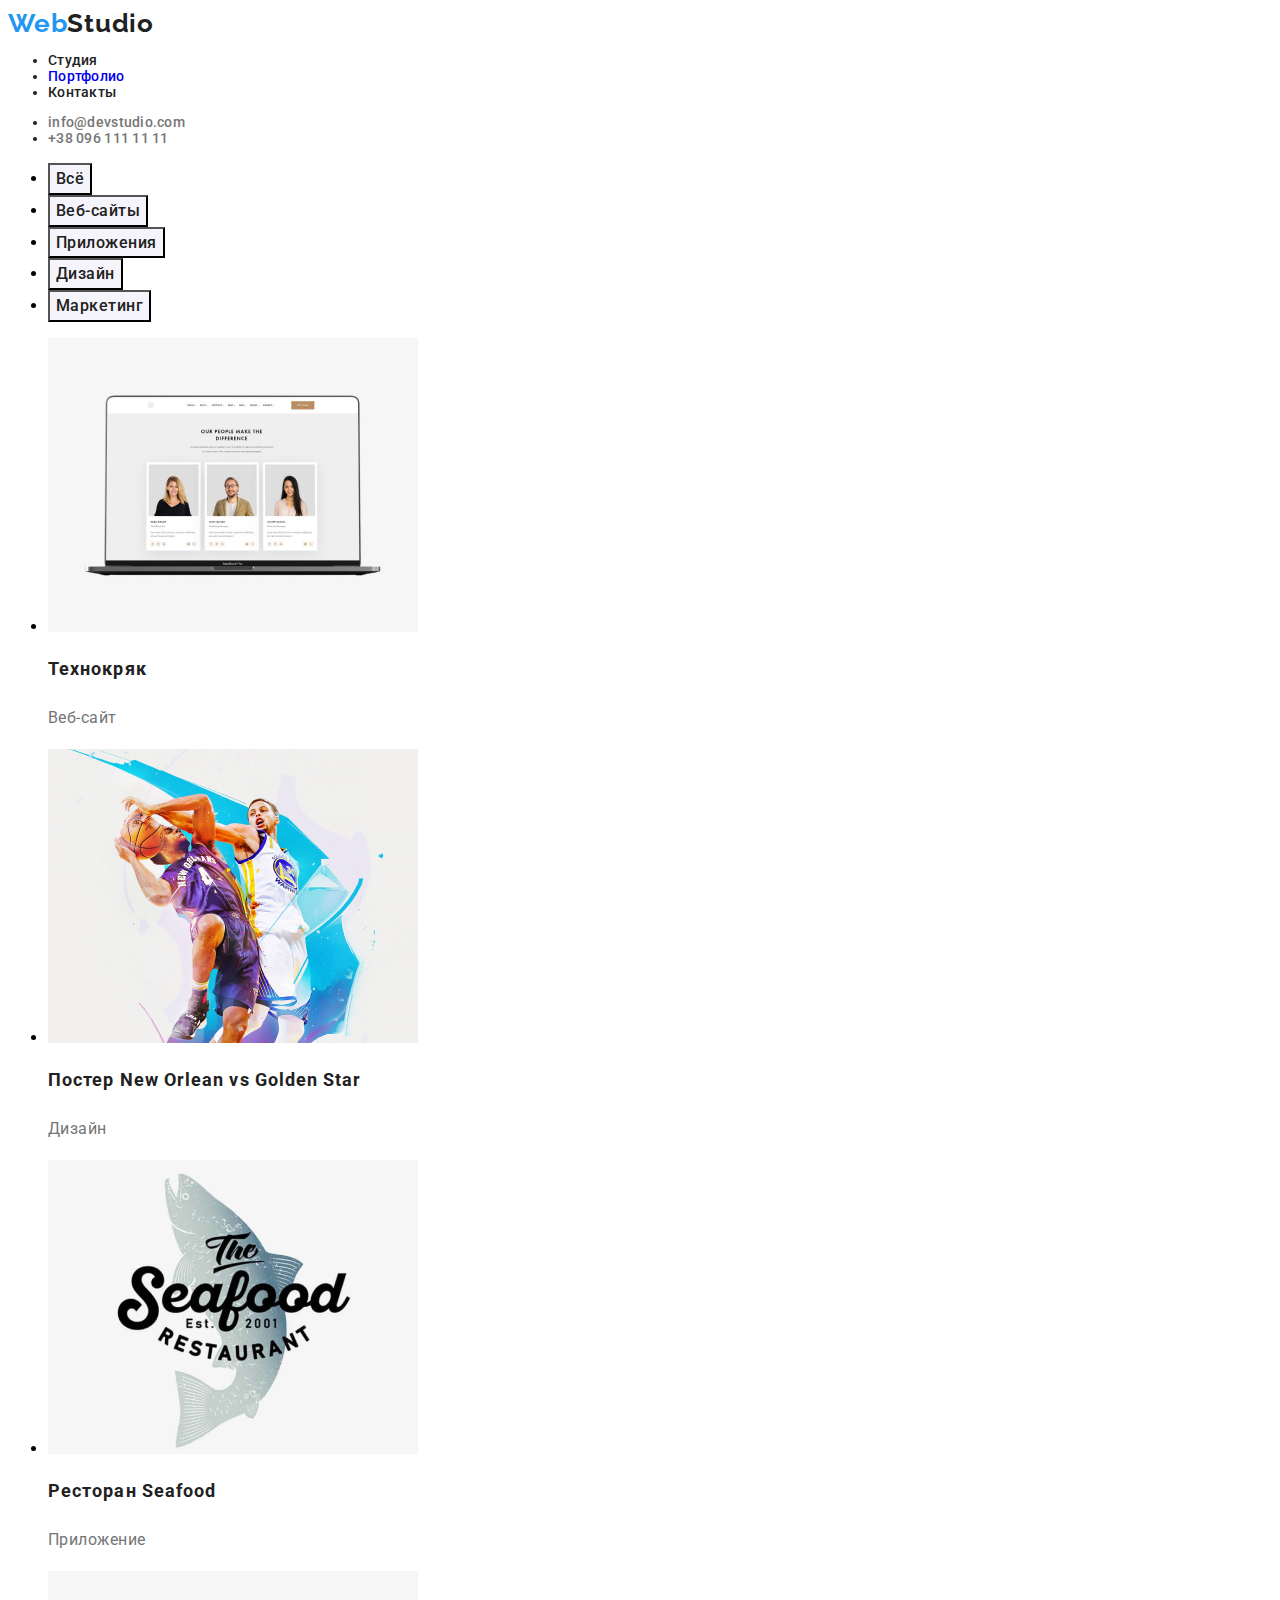
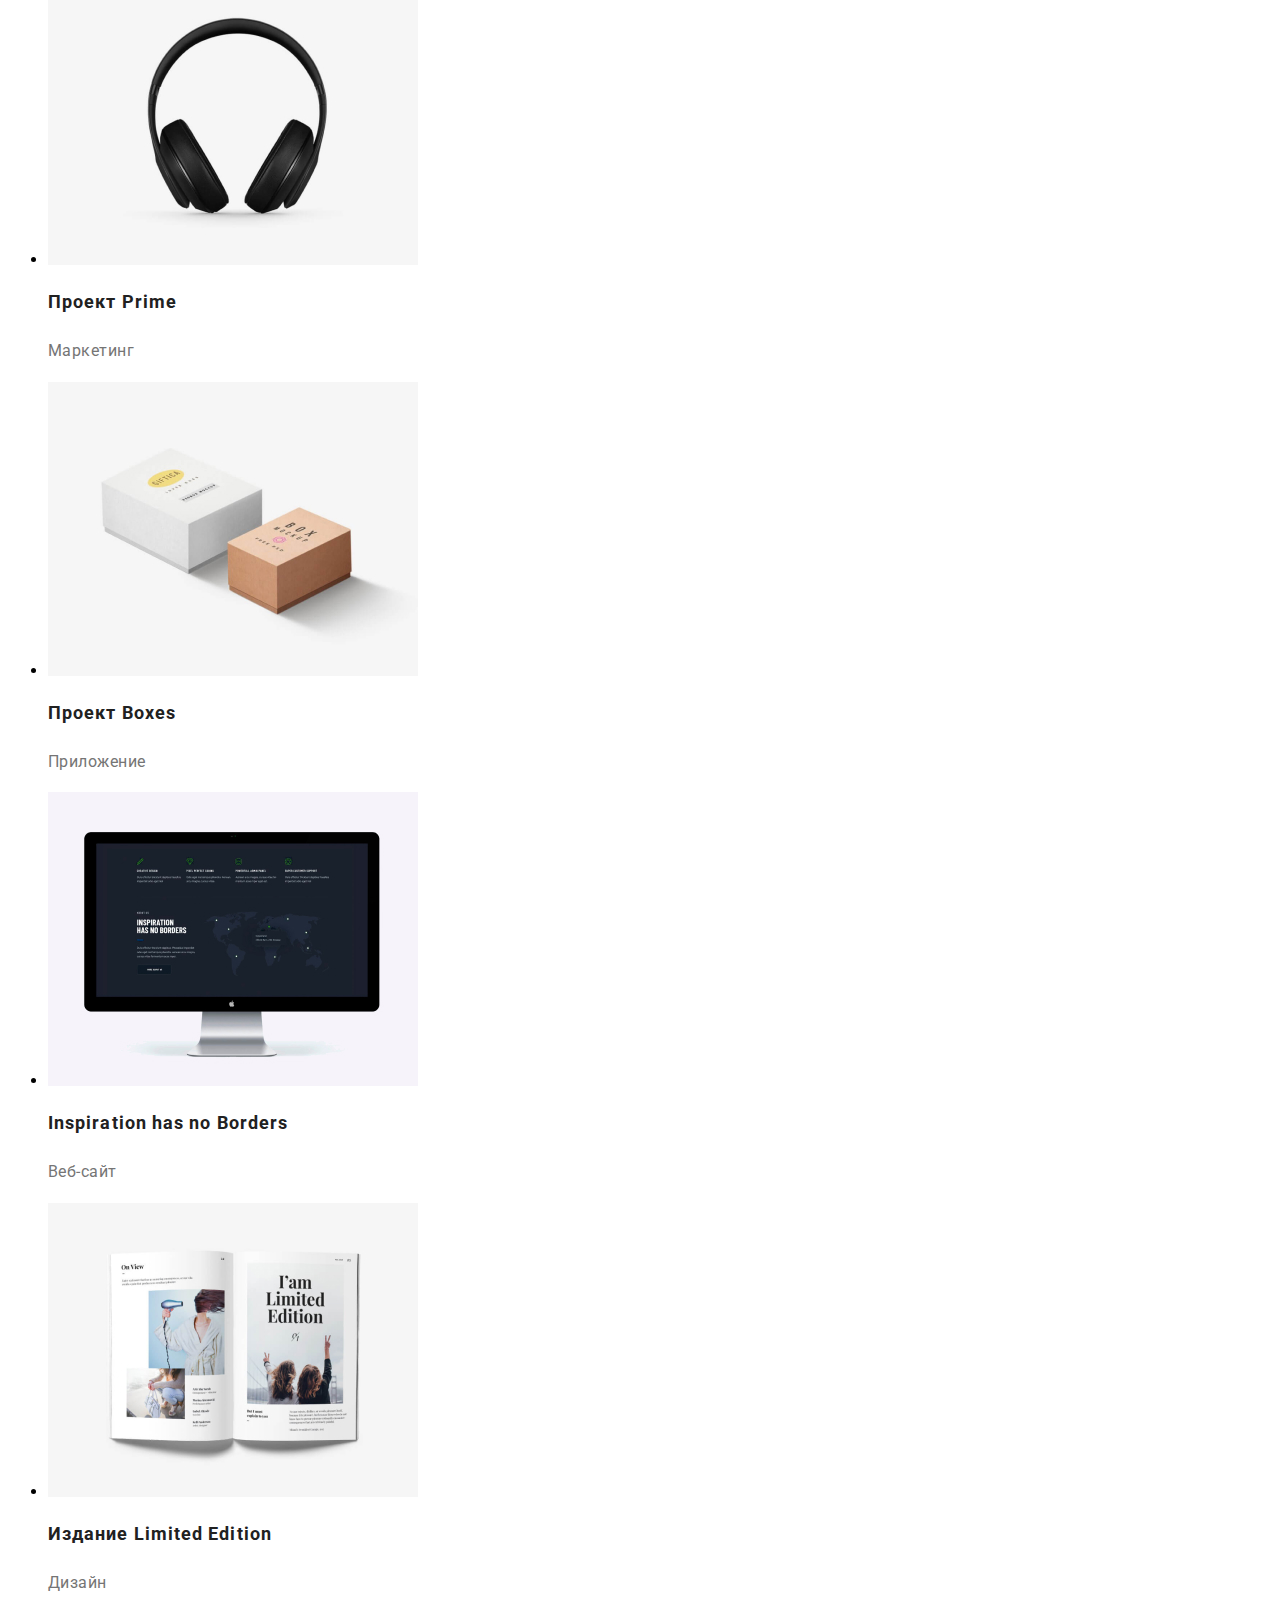
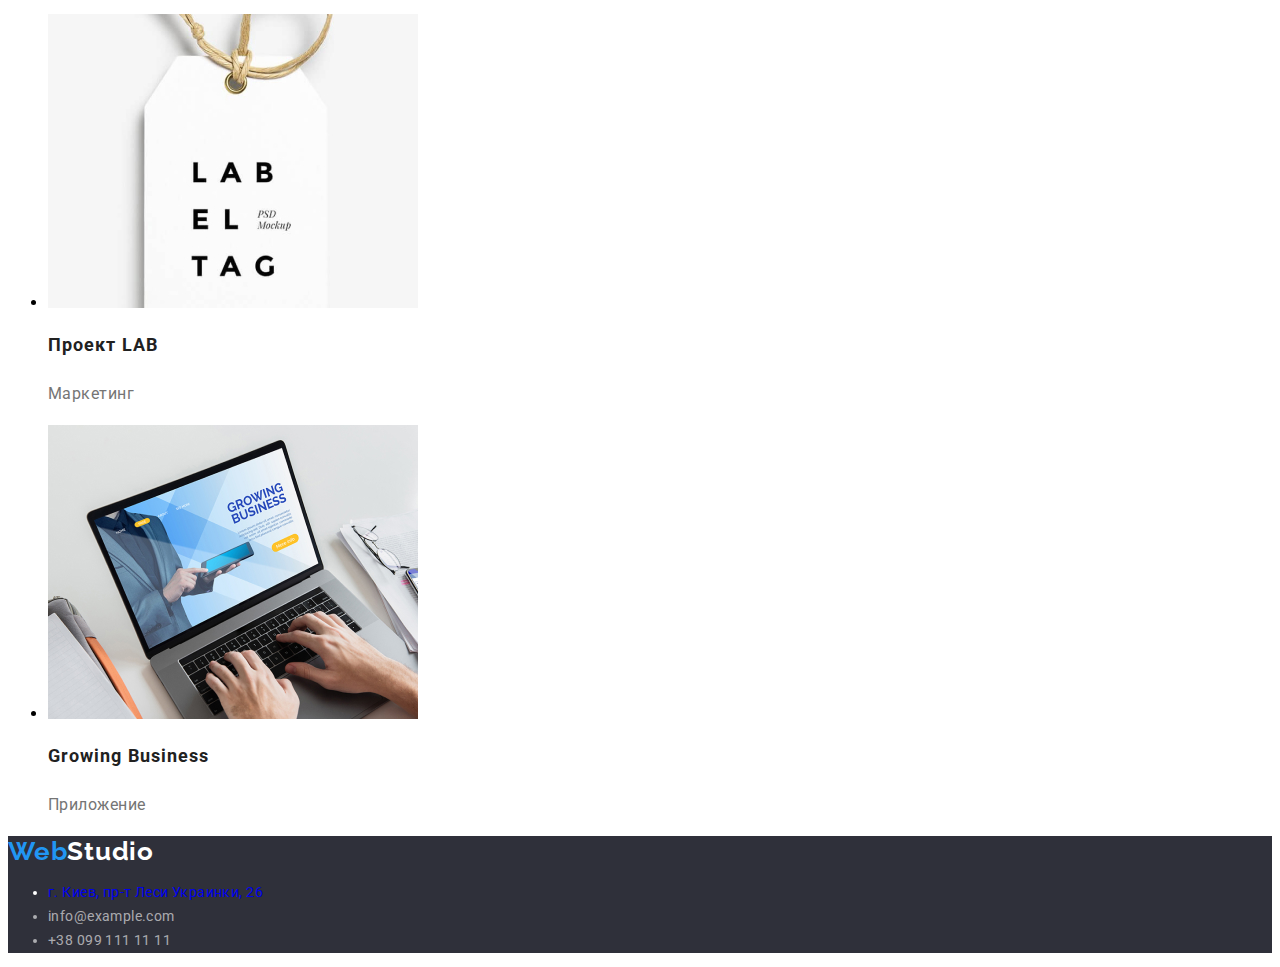
==== portfolio.html @ abb275f3 "Создал репозиторий goit-markup-hw-03" ====
<!DOCTYPE html>
<html lang="ru">

<head>
    <meta charset="UTF-8">
    <meta name="viewport" content="width=device-width, initial-scale=1.0">
    <title>Portfolio</title>
    <link rel="preconnect" href="https://fonts.gstatic.com">
    <link href="https://fonts.googleapis.com/css2?family=Raleway:wght@700&family=Roboto:wght@400;500;700;900&display=swap"
        rel="stylesheet">
    <link rel="stylesheet" href="./css/styles.css">
</head>

<body>

    <header class="header">
        <!--navigation-->
        <nav class="site-nav">
        <a class="logo" href="./index.html" aria-label="логотип сайта">Web<span class="logo-styles-color-header">Studio</span> </a>
            <ul class="nav-list">
                <li class="nav-link"><a href="">Студия</a></li>
                <li class="nav-link"><a href="./portfolio.html">Портфолио</a></li>
                <li class="nav-link"><a href="">Контакты</a></li>
            </ul>
        </nav>
        <!--contacts-->
        <address class="address">
            <ul class="address-list">
                <li><a class="mail" href="mailto:info@devstudio.com">info@devstudio.com</a></li>
                <li><a class="tel" href="tel:+380961111111">+38 096 111 11 11</a></li>
            </ul>
        </address>
    </header>
    <main>
        <h1 class="visually-hidden">Наше портфолио</h1>
        <section>
                    <ul class="portfolio-button-list">
                        <li class="portfolio-button-list-item"><button type="button">Всё</button></li>
                        <li class="portfolio-button-list-item"><button type="button">Веб-сайты</button></li>
                        <li class="portfolio-button-list-item"><button type="button">Приложения</button></li>
                        <li class="portfolio-button-list-item"><button type="button">Дизайн</button></li>
                        <li class="portfolio-button-list-item"><button type="button">Маркетинг</button></li>
                    </ul>
                    <ul class="portfolio-work-list">
                        <li><a href="">
                            <img src="./portfolio-images/1-technocryk.jpg" width="370" height="294" alt="ноутбук">
                            <h2 class="portfolio-work-name">Технокряк</h2>
                            <p class="portfolio-work-services">Веб-сайт</p>
                        </a>
                        </li>
                        <li>
                            <a href="./"><img src="./portfolio-images/2-basketball.jpg" width="370" height="294" alt="постер баскетбол">
                            <h2 class="portfolio-work-name">Постер New Orlean vs Golden Star</h2>
                            <p class="portfolio-work-services">Дизайн</p></a>
                        </li>
                        <li>
                            <a href=""><img src="./portfolio-images/3-seafood.jpg" width="370" height="294" alt="логотип ресторана">
                            <h2 class="portfolio-work-name">Ресторан Seafood</h2>
                            <p class="portfolio-work-services">Приложение</p></a>
                        </li>
                        <li>
                            <a href=""><img src="./portfolio-images/4-prime.jpg" width="370" height="294" alt="наушники">
                            <h2 class="portfolio-work-name">Проект Prime</h2>
                            <p class="portfolio-work-services">Маркетинг</p></a>
                        </li>
                        <li>
                            <a href=""><img src="./portfolio-images/5-boxes.jpg" width="370" height="294" alt="коробки">
                            <h2 class="portfolio-work-name">Проект Boxes</h2>
                            <p class="portfolio-work-services">Приложение</p></a>
                        </li>
                        <li>
                            <a href=""><img src="./portfolio-images/6-borders.jpg" width="370" height="294" alt="монитор">
                            <h2 class="portfolio-work-name">Inspiration has no Borders</h2>
                            <p class="portfolio-work-services">Веб-сайт</p></a>
                        </li>
                        <li>
                            <a href=""><img src="./portfolio-images/7-magazins.jpg" width="370" height="294" alt="журнал">
                            <h2 class="portfolio-work-name">Издание Limited Edition</h2>
                            <p class="portfolio-work-services">Дизайн</p></a>
                        </li>
                        <li>
                            <a href=""><img src="./portfolio-images/8-lab.jpg" width="370" height="294" alt="логотип">
                            <h2 class="portfolio-work-name">Проект LAB</h2>
                            <p class="portfolio-work-services">Маркетинг</p></a>
                        </li>
                        <li>
                            <a href=""><img src="./portfolio-images/9-growing-buisness.jpg" width="370" height="294" alt="логотип">
                                <h2 class="portfolio-work-name">Growing Business</h2>
                                <p class="portfolio-work-services">Приложение</p>
                            </a>
                        </li>
                    </ul>
        </section>

    </main>

    <footer class="footer">
        <!--contacts-->
        <a class="logo" href="./index.html" aria-label="логотип сайта">Web<span class="logo-styles-color-footer">Studio</span> </a>
            <address class="address">
                <ul class="address-list-footer">
                    <li class="address-map"><a href="https://goo.gl/maps/iQH69UE3L2xQG6Z59" target="_blank">г. Киев, пр-т Леси Украинки, 26</a></li>
                    <li ><a class="mail" href="mailto:info@example.com">info@example.com</a></li>
                    <li ><a class="tel" href="tel:+380991111111">+38 099 111 11 11</a></li>
                </ul>
            </address>
    </footer>
</body>

</html>
---- css/styles.css ----
:root {
  --main-font: 'Roboto', sans-serif;
  --secondary-font: 'Raleway', sans-serif;
  --acent-color: #2196f3;
  --primary-white-color: #ffffff;
  --title-text-color: #212121;
  --text-color: #757575;
  --text-secondary-color: #ffffff;
}

body {
  font-family: var(--main-font);
  background-color: var(--primary-white-color);
}
a {
  text-decoration: none;
}
.address {
  font-style: normal;
}
/* ================= HEADER ================= */
.logo {
  font-family: var(--secondary-font);
  font-weight: 700;
  font-size: 26px;
  line-height: 1.19;
  letter-spacing: 0.03em;
  color: var(--acent-color);
}
.logo-styles-color-header {
  color: var(--title-text-color);
}
.nav-list,
.address-list {
  font-weight: 500;
  font-size: 14px;
  line-height: 1.14;
  letter-spacing: 0.02em;
  color: var(--title-text-color);
}
.address-list .mail,
.address-list .tel {
  color: var(--text-color);
}
.nav-list :visited {
  color: var(--title-text-color);
}
.address-list :visited {
  color: var(--text-color);
}
.nav-list :hover,
.nav-list :focus,
.address-list :focus,
.address-list :hover {
  color: var(--acent-color);
}
/* ================= END HEADER ================= */

/* ================= HERO ================= */
.hero-title {
  font-weight: 900;
  font-size: 44px;
  line-height: 1.36;
  text-align: center;
  letter-spacing: 0.06em;
  text-transform: uppercase;
  color: var(--text-secondary-color);
}
.hero-service-link {
  font-weight: 700;
  font-size: 16px;
  line-height: 1.87;
  display: flex;
  letter-spacing: 0.06em;
  color: var(--text-secondary-color);
}
/* ================= END HERO ================= */

/* ================= ABOUT US ================= */
.visually-hidden {
  position: absolute;
  clip: rect(0 0 0 0);
  width: 1px;
  height: 1px;
  margin: -1px;
}
.about-us-title {
  font-weight: 700;
  font-size: 14px;
  line-height: 1.14;
  letter-spacing: 0.03em;
  text-transform: uppercase;
  color: var(--title-text-color);
}
.about-us-advantages {
  font-weight: 400;
  font-size: 14px;
  line-height: 1.71;
  letter-spacing: 0.03em;
  color: #757575;
}
/* ================= END ABOUT US ================= */

/* ================= SERVICES ================= */
.services-title {
  font-weight: 700;
  font-size: 36px;
  line-height: 1.16;
  text-align: center;
  letter-spacing: 0.03em;
  color: var(--title-text-color);
}
/* ================= END SERVICES ================= */

/* ================= OUR TEAM ================= */
.our-team {
  background-color: #f5f4fa;
}
.our-team-title {
  font-weight: 700;
  font-size: 36px;
  line-height: 1.16;
  text-align: center;
  letter-spacing: 0.03em;
  color: var(--title-text-color);
}
.our-team-personal {
  font-weight: 500;
  font-size: 16px;
  line-height: 1.19;
  text-align: center;
  letter-spacing: 0.03em;
  color: var(--title-text-color);
}
.our-team-profession {
  font-weight: 400;
  font-size: 16px;
  line-height: 1.19;
  text-align: center;
  letter-spacing: 0.03em;
  color: var(--text-color);
}
/* ================= END OUR TEAM ================= */

/* ================= FOOTER ================= */
.footer {
  background-color: #2f303a;
}
.address-map {
  font-weight: 400;
  font-size: 14px;
  line-height: 1.71;
  letter-spacing: 0.03em;
  color: var(--text-secondary-color);
}
.address-map :visited {
  color: var(--text-secondary-color);
}
.address-list-footer {
  font-weight: 400;
  font-size: 14px;
  line-height: 1.71;
  letter-spacing: 0.03em;
  color: rgba(255, 255, 255, 0.6);
}
.address-list-footer .mail,
.address-list-footer .tel {
  color: rgba(255, 255, 255, 0.6);
}
/* ================= END FOOTER ================= */

/* ================= PORTFOLIO  ================= */

button {
  font-family: var(--main-font);
  font-weight: 500;
  font-size: 16px;
  line-height: 1.62;
  text-align: center;
  letter-spacing: 0.03em;
  color: var(--title-text-color);
  background-color: #f5f4fa;
}
.portfolio-button-list-item :hover,
.portfolio-button-list-item :focus {
  background-color: var(--acent-color);
  color: var(--text-secondary-color);
}
.portfolio-work-name {
  font-weight: 700;
  font-size: 18px;
  line-height: 2;
  letter-spacing: 0.06em;
  color: var(--title-text-color);
}
.portfolio-work-services {
  font-weight: 400;
  font-size: 16px;
  line-height: 1.87;
  letter-spacing: 0.03em;
  color: var(--text-color);
}
.logo-styles-color-footer {
  color: var(--text-secondary-color);
}
/* ================= END PORTFOLIO  ================= */
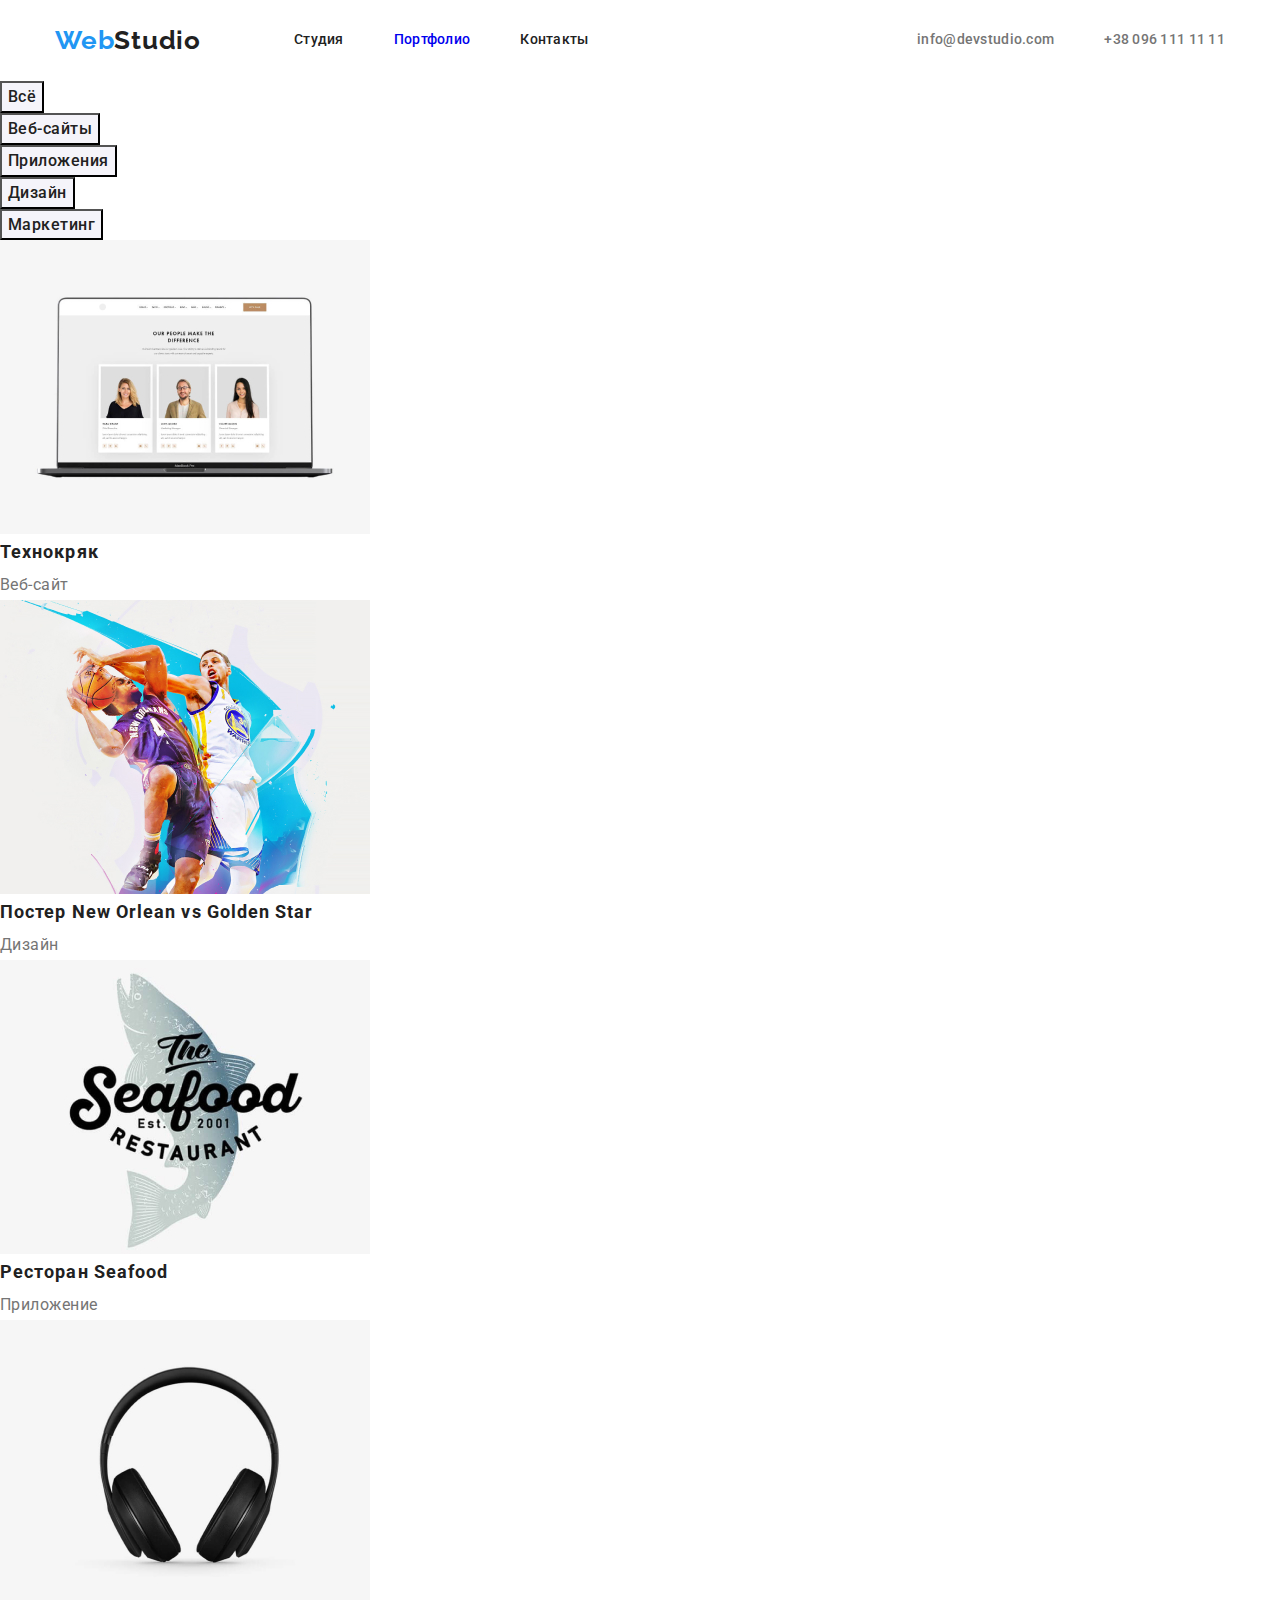
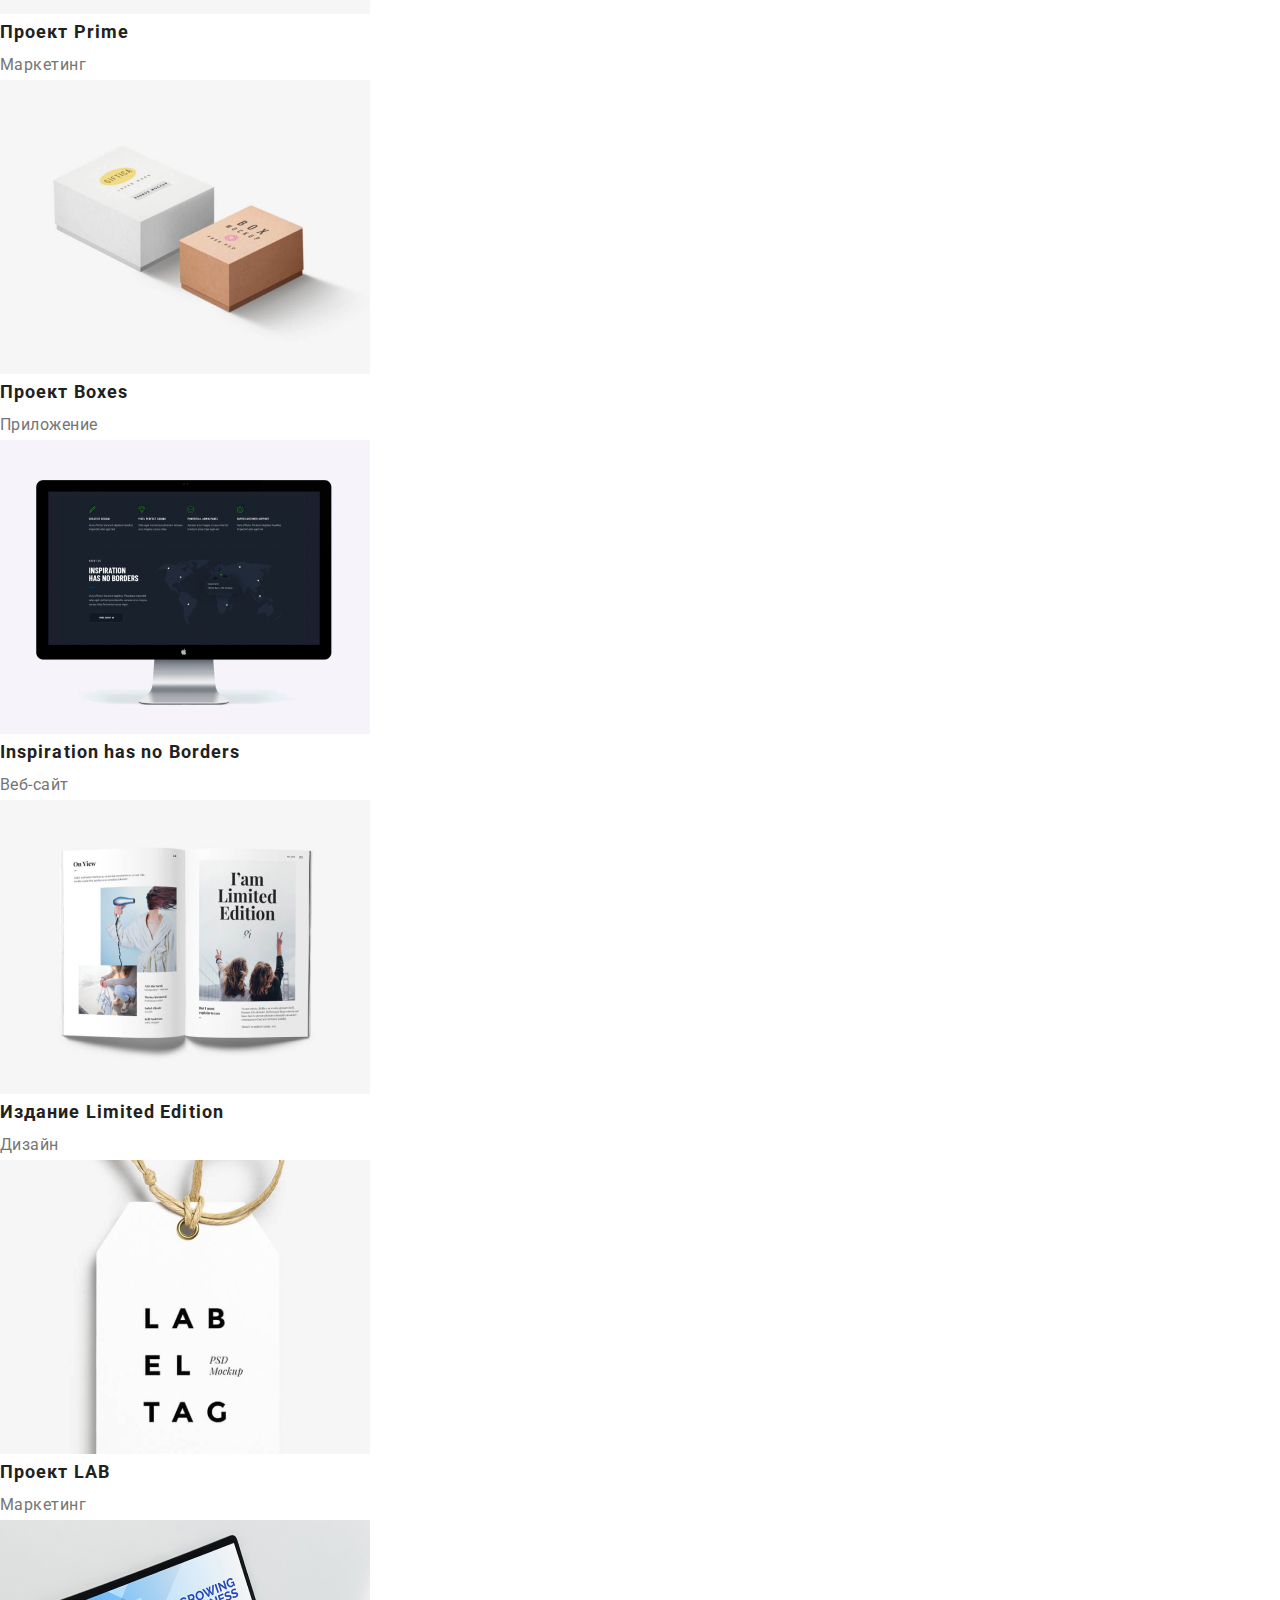
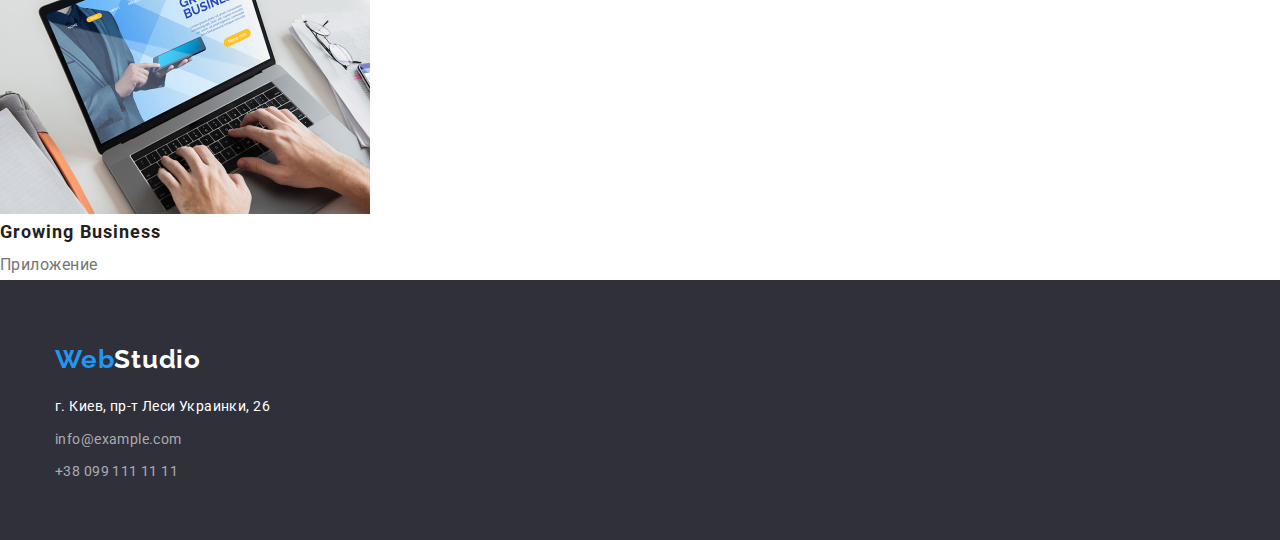
==== commit a2896b6f: "закончил геометрию главной страницы" ====
--- a/portfolio.html
+++ b/portfolio.html
@@ -5,6 +5,7 @@
     <meta charset="UTF-8">
     <meta name="viewport" content="width=device-width, initial-scale=1.0">
     <title>Portfolio</title>
+    <link rel="stylesheet" href="https://cdnjs.cloudflare.com/ajax/libs/modern-normalize/1.0.0/modern-normalize.min.css">
     <link rel="preconnect" href="https://fonts.gstatic.com">
     <link href="https://fonts.googleapis.com/css2?family=Raleway:wght@700&family=Roboto:wght@400;500;700;900&display=swap"
         rel="stylesheet">
@@ -14,22 +15,27 @@
 <body>
 
     <header class="header">
-        <!--navigation-->
-        <nav class="site-nav">
-        <a class="logo" href="./index.html" aria-label="логотип сайта">Web<span class="logo-styles-color-header">Studio</span> </a>
-            <ul class="nav-list">
-                <li class="nav-link"><a href="">Студия</a></li>
-                <li class="nav-link"><a href="./portfolio.html">Портфолио</a></li>
-                <li class="nav-link"><a href="">Контакты</a></li>
-            </ul>
-        </nav>
-        <!--contacts-->
-        <address class="address">
-            <ul class="address-list">
-                <li><a class="mail" href="mailto:info@devstudio.com">info@devstudio.com</a></li>
-                <li><a class="tel" href="tel:+380961111111">+38 096 111 11 11</a></li>
-            </ul>
-        </address>
+        <div class="container">
+            <!--navigation-->
+            <nav class="site-nav">
+                <a class="logo" href="./index.html" aria-label="логотип сайта">Web<span
+                        class="logo-styles-color-header">Studio</span> </a>
+                <ul class="nav-list list">
+                    <li class="nav-link"><a href="">Студия</a></li>
+                    <li class="nav-link"><a href="./portfolio.html">Портфолио</a></li>
+                    <li class="nav-link"><a href="">Контакты</a></li>
+                </ul>
+            </nav>
+            <!--contacts-->
+            <address class="address">
+                <ul class="address-list list">
+                    <li class="address-list-link"><a class="mail" href="mailto:info@devstudio.com">info@devstudio.com</a>
+                    </li>
+                    <li class="address-list-link"><a class="tel" href="tel:+380961111111">+38 096 111 11 11</a></li>
+                </ul>
+            </address>
+    
+        </div>
     </header>
     <main>
         <h1 class="visually-hidden">Наше портфолио</h1>
@@ -94,17 +100,23 @@
 
     </main>
 
-    <footer class="footer">
-        <!--contacts-->
-        <a class="logo" href="./index.html" aria-label="логотип сайта">Web<span class="logo-styles-color-footer">Studio</span> </a>
-            <address class="address">
-                <ul class="address-list-footer">
-                    <li class="address-map"><a href="https://goo.gl/maps/iQH69UE3L2xQG6Z59" target="_blank">г. Киев, пр-т Леси Украинки, 26</a></li>
-                    <li ><a class="mail" href="mailto:info@example.com">info@example.com</a></li>
-                    <li ><a class="tel" href="tel:+380991111111">+38 099 111 11 11</a></li>
-                </ul>
-            </address>
-    </footer>
+        <footer class="footer">
+            <div class="container">
+                <!--contacts-->
+                <a class="logo" href="./index.html" aria-label="логотип сайта">Web<span
+                        class="logo-styles-color-footer">Studio</span> </a>
+                <address class="address">
+                    <ul class="address-list-footer list">
+                        <li class="address-list-footer-item"><a class="address-map" href="https://goo.gl/maps/iQH69UE3L2xQG6Z59"
+                                target="_blank">г. Киев, пр-т Леси
+                                Украинки, 26</a></li>
+                        <li class="address-list-footer-item"><a class="mail" href="mailto:info@example.com">info@example.com</a>
+                        </li>
+                        <li class="address-list-footer-item"><a class="tel" href="tel:+380991111111">+38 099 111 11 11</a></li>
+                    </ul>
+                </address>
+            </div>
+        </footer>
 </body>
 
 </html>--- a/css/styles.css
+++ b/css/styles.css
@@ -15,10 +15,74 @@
 a {
   text-decoration: none;
 }
+.list {
+  list-style: none;
+}
+h1,
+h2,
+h3,
+h4,
+h5,
+h6 {
+  margin: 0;
+}
+
+ul,
+ol {
+  margin: 0;
+  padding: 0;
+}
+
+p {
+  margin: 0;
+}
+
+img {
+  display: block;
+}
+.container {
+  width: 1200px;
+  padding: 0 15px;
+  margin: 0 auto;
+}
 .address {
   font-style: normal;
 }
 /* ================= HEADER ================= */
+.header {
+  padding-top: 25px;
+  padding-bottom: 25px;
+}
+.header .container {
+  display: flex;
+  align-items: center;
+}
+.header .logo {
+  margin-right: 93px;
+}
+.nav-link:not(:last-child) {
+  margin-right: 50px;
+}
+.site-nav {
+  display: flex;
+  align-items: center;
+}
+.nav-list {
+  display: flex;
+}
+.address-list {
+  display: flex;
+}
+.header .address {
+  display: flex;
+  align-items: center;
+}
+.header .address {
+  margin-left: auto;
+}
+.address-list-link:not(:last-child) {
+  margin-right: 50px;
+}
 .logo {
   font-family: var(--secondary-font);
   font-weight: 700;
@@ -57,6 +121,28 @@
 /* ================= END HEADER ================= */
 
 /* ================= HERO ================= */
+.hero {
+  text-align: center;
+  padding-top: 200px;
+  padding-bottom: 200px;
+  background-color: #757575;
+  margin-bottom: 94px;
+}
+.container .hero {
+}
+.hero-title {
+  margin-bottom: 30px;
+}
+.hero-service-link {
+  display: inline-block;
+  padding: 10px 32px;
+  position: absolute;
+  min-width: 200px;
+  height: 50px;
+  background: #2196f3;
+  box-shadow: 0px 4px 4px rgba(0, 0, 0, 0.15);
+  border-radius: 4px;
+}
 .hero-title {
   font-weight: 900;
   font-size: 44px;
@@ -77,6 +163,19 @@
 /* ================= END HERO ================= */
 
 /* ================= ABOUT US ================= */
+.about-us {
+  margin-bottom: 94px;
+}
+.about-us-list {
+  display: flex;
+}
+.about-us-list-item {
+  width: 270px;
+  height: 101px;
+}
+.about-us-list-item:not(:last-child) {
+  margin-right: 30px;
+}
 .visually-hidden {
   position: absolute;
   clip: rect(0 0 0 0);
@@ -102,6 +201,19 @@
 /* ================= END ABOUT US ================= */
 
 /* ================= SERVICES ================= */
+.services {
+  margin-bottom: 94px;
+}
+.services-title {
+  text-align: center;
+  margin-bottom: 50px;
+}
+.services-list {
+  display: flex;
+}
+.services-list-item:not(:last-child) {
+  margin-right: 30px;
+}
 .services-title {
   font-weight: 700;
   font-size: 36px;
@@ -114,6 +226,25 @@
 
 /* ================= OUR TEAM ================= */
 .our-team {
+  padding-top: 94px;
+}
+.our-team-title {
+  margin-bottom: 50px;
+}
+.our-team-list {
+  display: flex;
+  padding-bottom: 94px;
+}
+.our-team-list-item:not(:last-child) {
+  margin-right: 30px;
+}
+.our-team-personal-photo {
+  margin-bottom: 30px;
+}
+.our-team-personal {
+  margin-bottom: 10px;
+}
+.our-team {
   background-color: #f5f4fa;
 }
 .our-team-title {
@@ -143,6 +274,21 @@
 /* ================= END OUR TEAM ================= */
 
 /* ================= FOOTER ================= */
+.footer .container {
+  padding-top: 64px;
+  padding-bottom: 56px;
+}
+.footer .logo {
+  display: inline-block;
+  margin-bottom: 20px;
+}
+.address-list-footer-item {
+  display: inline-block;
+  display: flex;
+}
+.address-list-footer-item:not(:last-child) {
+  margin-bottom: 9px;
+}
 .footer {
   background-color: #2f303a;
 }
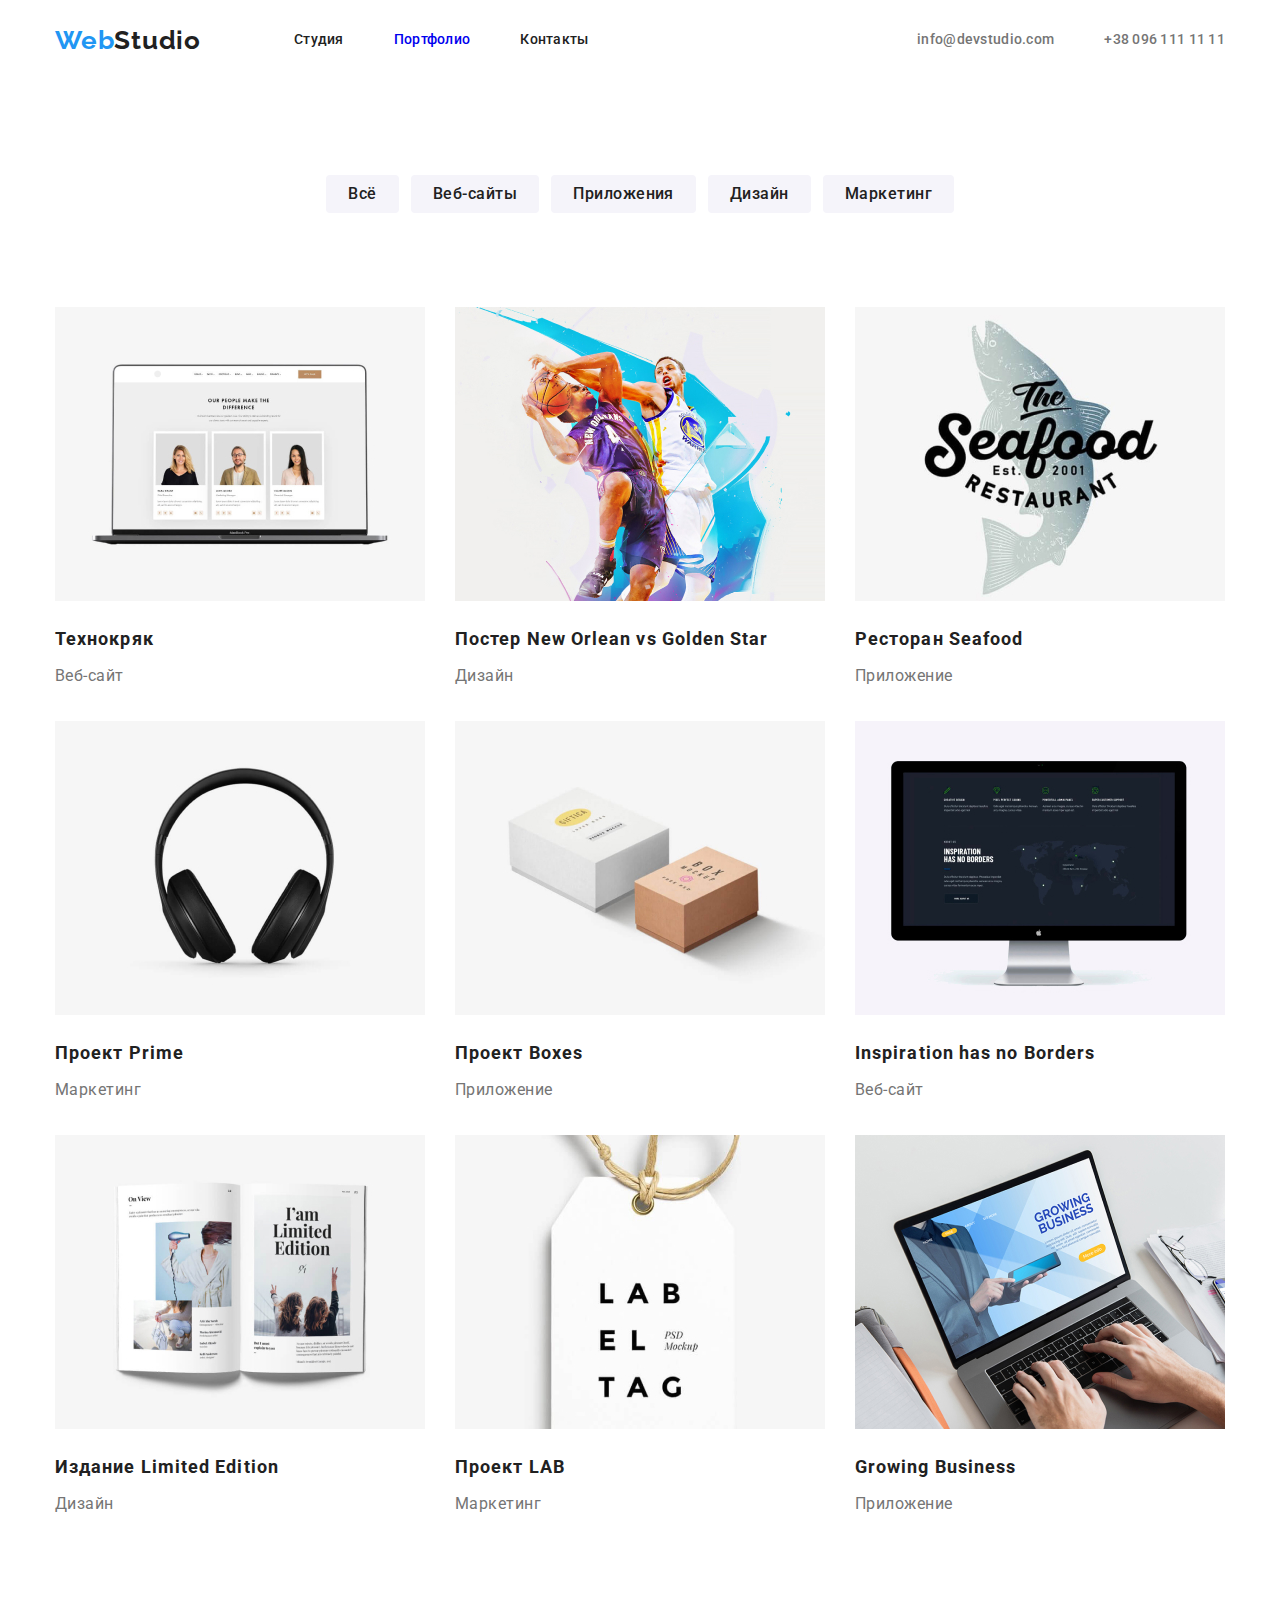
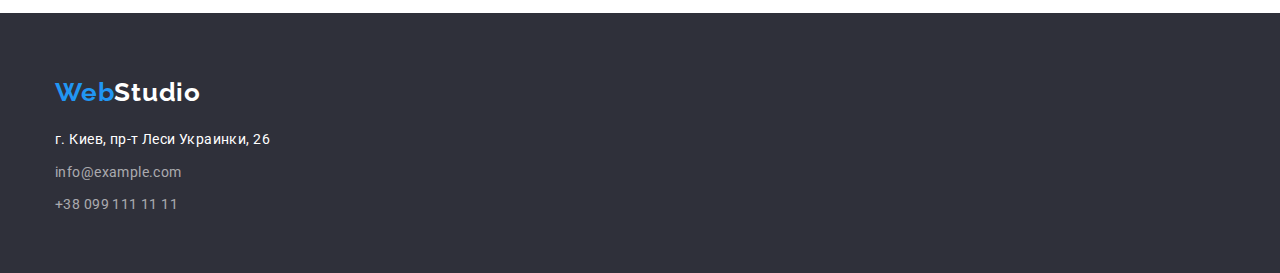
==== commit 4cd41c0e: "закончил геометрию" ====
--- a/portfolio.html
+++ b/portfolio.html
@@ -39,63 +39,73 @@
     </header>
     <main>
         <h1 class="visually-hidden">Наше портфолио</h1>
-        <section>
-                    <ul class="portfolio-button-list">
-                        <li class="portfolio-button-list-item"><button type="button">Всё</button></li>
-                        <li class="portfolio-button-list-item"><button type="button">Веб-сайты</button></li>
-                        <li class="portfolio-button-list-item"><button type="button">Приложения</button></li>
-                        <li class="portfolio-button-list-item"><button type="button">Дизайн</button></li>
-                        <li class="portfolio-button-list-item"><button type="button">Маркетинг</button></li>
-                    </ul>
-                    <ul class="portfolio-work-list">
-                        <li><a href="">
-                            <img src="./portfolio-images/1-technocryk.jpg" width="370" height="294" alt="ноутбук">
+        <section class="portfolio">
+            <div class="container">
+                <ul class="portfolio-button-list list">
+                    <li class="portfolio-button-list-item"><button type="button">Всё</button></li>
+                    <li class="portfolio-button-list-item"><button type="button">Веб-сайты</button></li>
+                    <li class="portfolio-button-list-item"><button type="button">Приложения</button></li>
+                    <li class="portfolio-button-list-item"><button type="button">Дизайн</button></li>
+                    <li class="portfolio-button-list-item"><button type="button">Маркетинг</button></li>
+                </ul>
+                <ul class="portfolio-work-list list">
+                    <li class="portfolio-work-list-item"><a href="">
+                            <img class="portfolio-work-list-photo" src="./portfolio-images/1-technocryk.jpg" width="370" height="294" alt="ноутбук">
                             <h2 class="portfolio-work-name">Технокряк</h2>
                             <p class="portfolio-work-services">Веб-сайт</p>
                         </a>
-                        </li>
-                        <li>
-                            <a href="./"><img src="./portfolio-images/2-basketball.jpg" width="370" height="294" alt="постер баскетбол">
+                    </li>
+                    <li class="portfolio-work-list-item">
+                        <a href="./"><img class="portfolio-work-list-photo" src="./portfolio-images/2-basketball.jpg" width="370" height="294" alt="постер баскетбол">
                             <h2 class="portfolio-work-name">Постер New Orlean vs Golden Star</h2>
-                            <p class="portfolio-work-services">Дизайн</p></a>
-                        </li>
-                        <li>
-                            <a href=""><img src="./portfolio-images/3-seafood.jpg" width="370" height="294" alt="логотип ресторана">
+                            <p class="portfolio-work-services">Дизайн</p>
+                        </a>
+                    </li>
+                    <li class="portfolio-work-list-item">
+                        <a href=""><img class="portfolio-work-list-photo" src="./portfolio-images/3-seafood.jpg" width="370" height="294" alt="логотип ресторана">
                             <h2 class="portfolio-work-name">Ресторан Seafood</h2>
-                            <p class="portfolio-work-services">Приложение</p></a>
-                        </li>
-                        <li>
-                            <a href=""><img src="./portfolio-images/4-prime.jpg" width="370" height="294" alt="наушники">
+                            <p class="portfolio-work-services">Приложение</p>
+                        </a>
+                    </li>
+                    <li class="portfolio-work-list-item">
+                        <a href=""><img class="portfolio-work-list-photo" src="./portfolio-images/4-prime.jpg" width="370" height="294" alt="наушники">
                             <h2 class="portfolio-work-name">Проект Prime</h2>
-                            <p class="portfolio-work-services">Маркетинг</p></a>
-                        </li>
-                        <li>
-                            <a href=""><img src="./portfolio-images/5-boxes.jpg" width="370" height="294" alt="коробки">
+                            <p class="portfolio-work-services">Маркетинг</p>
+                        </a>
+                    </li>
+                    <li class="portfolio-work-list-item">
+                        <a href=""><img class="portfolio-work-list-photo" src="./portfolio-images/5-boxes.jpg" width="370" height="294" alt="коробки">
                             <h2 class="portfolio-work-name">Проект Boxes</h2>
-                            <p class="portfolio-work-services">Приложение</p></a>
-                        </li>
-                        <li>
-                            <a href=""><img src="./portfolio-images/6-borders.jpg" width="370" height="294" alt="монитор">
+                            <p class="portfolio-work-services">Приложение</p>
+                        </a>
+                    </li>
+                    <li class="portfolio-work-list-item">
+                        <a href=""><img class="portfolio-work-list-photo" src="./portfolio-images/6-borders.jpg" width="370" height="294" alt="монитор">
                             <h2 class="portfolio-work-name">Inspiration has no Borders</h2>
-                            <p class="portfolio-work-services">Веб-сайт</p></a>
-                        </li>
-                        <li>
-                            <a href=""><img src="./portfolio-images/7-magazins.jpg" width="370" height="294" alt="журнал">
+                            <p class="portfolio-work-services">Веб-сайт</p>
+                        </a>
+                    </li>
+                    <li class="portfolio-work-list-item">
+                        <a href=""><img class="portfolio-work-list-photo" src="./portfolio-images/7-magazins.jpg" width="370" height="294" alt="журнал">
                             <h2 class="portfolio-work-name">Издание Limited Edition</h2>
-                            <p class="portfolio-work-services">Дизайн</p></a>
-                        </li>
-                        <li>
-                            <a href=""><img src="./portfolio-images/8-lab.jpg" width="370" height="294" alt="логотип">
+                            <p class="portfolio-work-services">Дизайн</p>
+                        </a>
+                    </li>
+                    <li class="portfolio-work-list-item">
+                        <a href=""><img class="portfolio-work-list-photo" src="./portfolio-images/8-lab.jpg" width="370" height="294" alt="логотип">
                             <h2 class="portfolio-work-name">Проект LAB</h2>
-                            <p class="portfolio-work-services">Маркетинг</p></a>
-                        </li>
-                        <li>
-                            <a href=""><img src="./portfolio-images/9-growing-buisness.jpg" width="370" height="294" alt="логотип">
-                                <h2 class="portfolio-work-name">Growing Business</h2>
-                                <p class="portfolio-work-services">Приложение</p>
-                            </a>
-                        </li>
-                    </ul>
+                            <p class="portfolio-work-services">Маркетинг</p>
+                        </a>
+                    </li>
+                    <li class="portfolio-work-list-item">
+                        <a href=""><img class="portfolio-work-list-photo" src="./portfolio-images/9-growing-buisness.jpg" width="370" height="294" alt="логотип">
+                            <h2 class="portfolio-work-name">Growing Business</h2>
+                            <p class="portfolio-work-services">Приложение</p>
+                        </a>
+                    </li>
+                </ul>
+            </div>
+                    
         </section>
 
     </main>
--- a/css/styles.css
+++ b/css/styles.css
@@ -136,7 +136,6 @@
 .hero-service-link {
   display: inline-block;
   padding: 10px 32px;
-  position: absolute;
   min-width: 200px;
   height: 50px;
   background: #2196f3;
@@ -147,7 +146,6 @@
   font-weight: 900;
   font-size: 44px;
   line-height: 1.36;
-  text-align: center;
   letter-spacing: 0.06em;
   text-transform: uppercase;
   color: var(--text-secondary-color);
@@ -156,7 +154,6 @@
   font-weight: 700;
   font-size: 16px;
   line-height: 1.87;
-  display: flex;
   letter-spacing: 0.06em;
   color: var(--text-secondary-color);
 }
@@ -316,8 +313,47 @@
 /* ================= END FOOTER ================= */
 
 /* ================= PORTFOLIO  ================= */
-
+.portfolio {
+  margin-top: 94px;
+  margin-bottom: 94px;
+}
+.portfolio-button-list {
+  text-align: center;
+}
+.portfolio-button-list-item {
+  display: inline-block;
+}
+.portfolio-button-list-item:not(:last-child) {
+  margin-right: 8px;
+}
+.portfolio-work-list {
+  margin-top: 94px;
+  display: flex;
+  flex-wrap: wrap;
+}
+.portfolio-work-name {
+  margin-top: 20px;
+}
+.portfolio-work-services {
+  margin-top: 4px;
+}
+.portfolio-work-list-item {
+  width: 370px;
+  margin-right: 30px;
+  margin-bottom: 30px;
+}
+.portfolio-work-list-item:nth-child(3n) {
+  margin-right: 0px;
+}
+.portfolio-work-list-item:nth-last-child(-n + 3) {
+  margin-bottom: 0px;
+}
 button {
+  display: inline-block;
+  min-width: 73px;
+  height: 38px;
+  padding: 6px 22px;
+  border: transparent;
   font-family: var(--main-font);
   font-weight: 500;
   font-size: 16px;
@@ -326,6 +362,9 @@
   letter-spacing: 0.03em;
   color: var(--title-text-color);
   background-color: #f5f4fa;
+
+  background: #f5f4fa;
+  border-radius: 4px;
 }
 .portfolio-button-list-item :hover,
 .portfolio-button-list-item :focus {
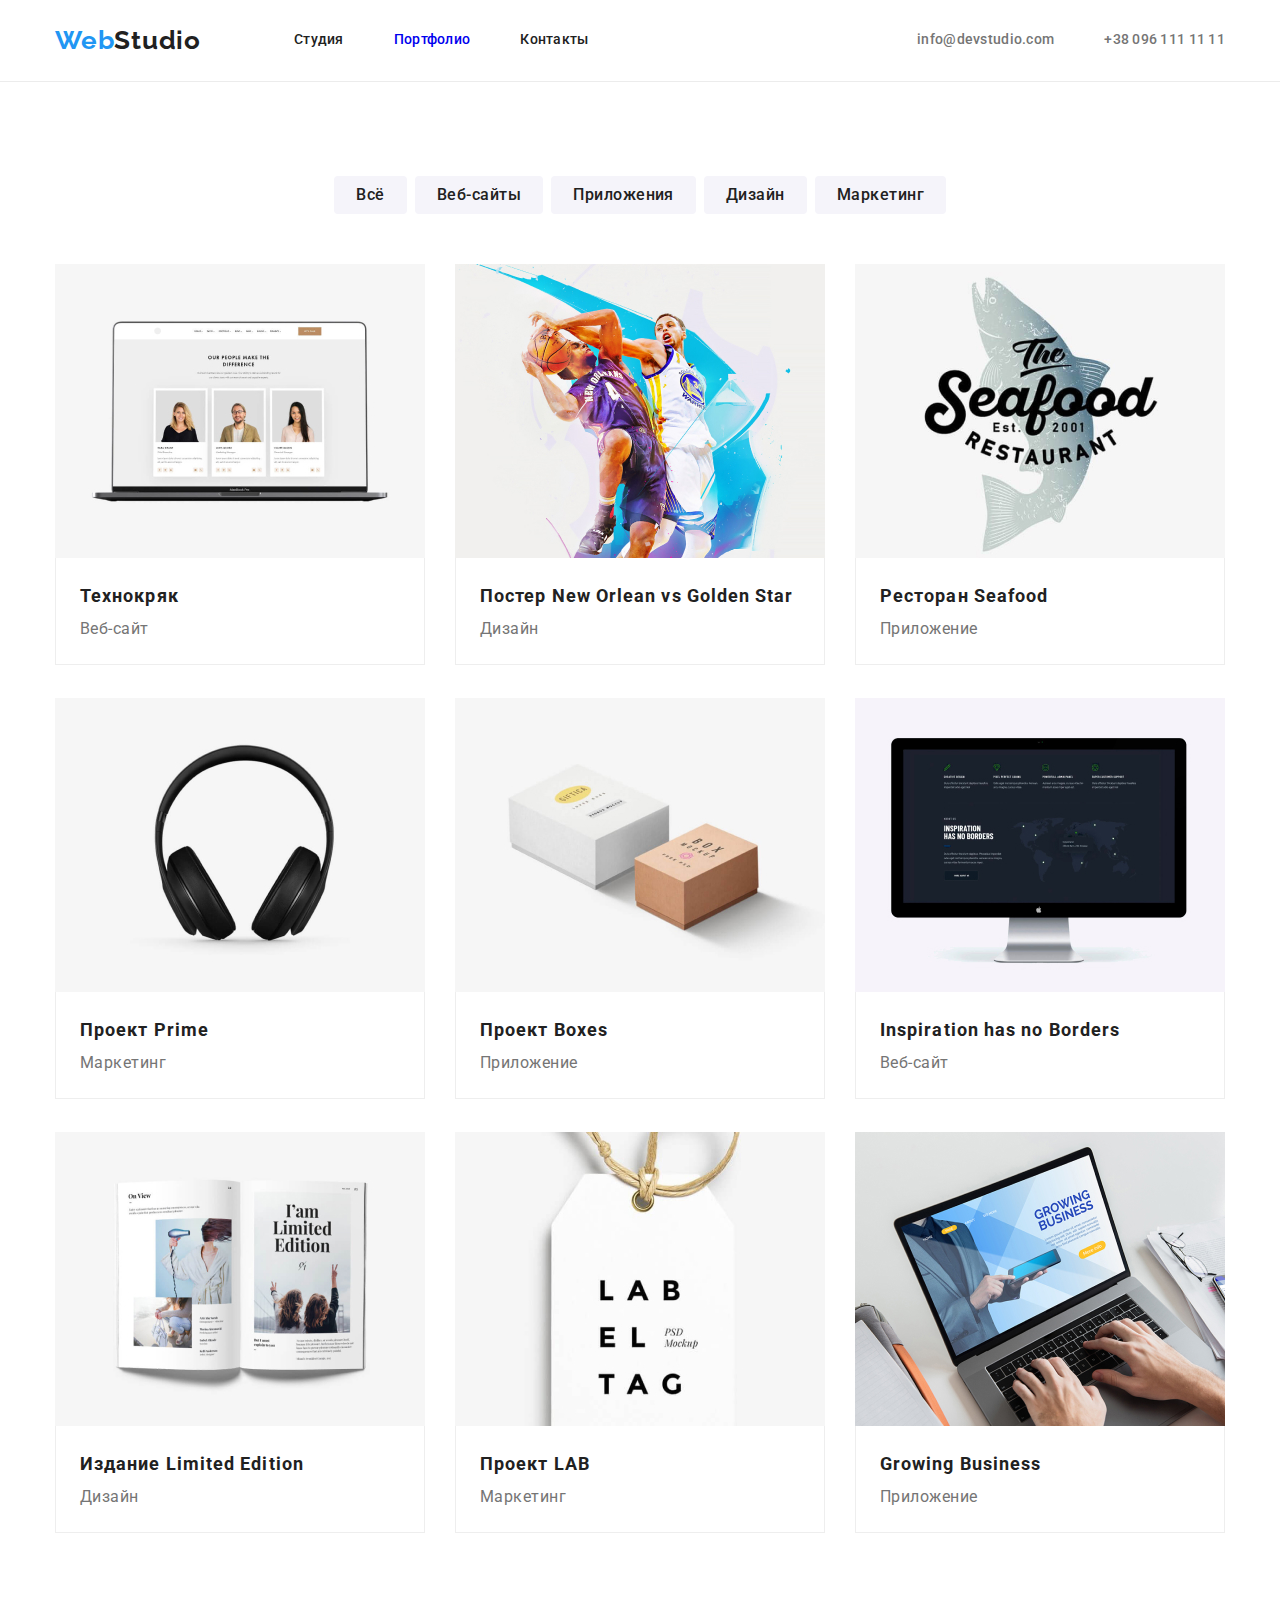
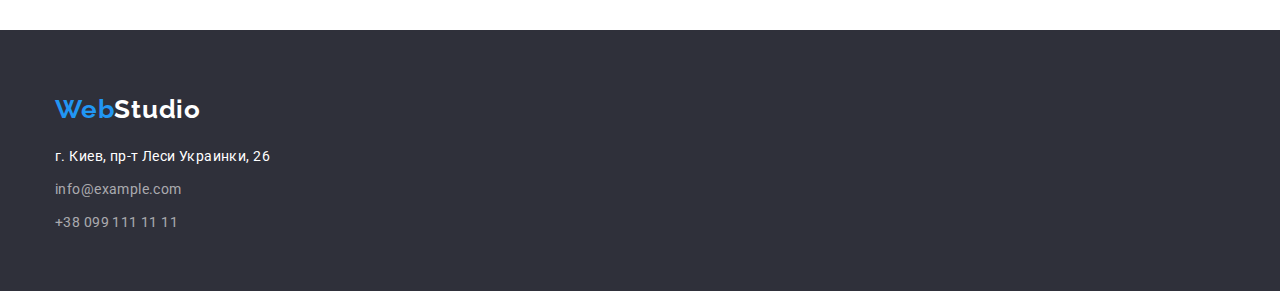
==== commit ddd24f0a: "исправил ошибки" ====
--- a/portfolio.html
+++ b/portfolio.html
@@ -49,58 +49,77 @@
                     <li class="portfolio-button-list-item"><button type="button">Маркетинг</button></li>
                 </ul>
                 <ul class="portfolio-work-list list">
-                    <li class="portfolio-work-list-item"><a href="">
-                            <img class="portfolio-work-list-photo" src="./portfolio-images/1-technocryk.jpg" width="370" height="294" alt="ноутбук">
-                            <h2 class="portfolio-work-name">Технокряк</h2>
-                            <p class="portfolio-work-services">Веб-сайт</p>
+                    <li class="portfolio-work-list-item">
+                        <a href="">                          
+                        <img class="portfolio-work-list-photo" src="./portfolio-images/1-technocryk.jpg" width="370" height="294" alt="ноутбук">
+                        <div class="portfolio-work-list-content">
+                        <h2 class="portfolio-work-name">Технокряк</h2>
+                        <p class="portfolio-work-services">Веб-сайт</p>
+                        </div>
                         </a>
                     </li>
                     <li class="portfolio-work-list-item">
                         <a href="./"><img class="portfolio-work-list-photo" src="./portfolio-images/2-basketball.jpg" width="370" height="294" alt="постер баскетбол">
+                            <div class="portfolio-work-list-content">
                             <h2 class="portfolio-work-name">Постер New Orlean vs Golden Star</h2>
                             <p class="portfolio-work-services">Дизайн</p>
+                            </div>
                         </a>
                     </li>
                     <li class="portfolio-work-list-item">
                         <a href=""><img class="portfolio-work-list-photo" src="./portfolio-images/3-seafood.jpg" width="370" height="294" alt="логотип ресторана">
+                            <div class="portfolio-work-list-content">
                             <h2 class="portfolio-work-name">Ресторан Seafood</h2>
                             <p class="portfolio-work-services">Приложение</p>
+                            </div>
                         </a>
                     </li>
                     <li class="portfolio-work-list-item">
                         <a href=""><img class="portfolio-work-list-photo" src="./portfolio-images/4-prime.jpg" width="370" height="294" alt="наушники">
+                            <div class="portfolio-work-list-content">
                             <h2 class="portfolio-work-name">Проект Prime</h2>
                             <p class="portfolio-work-services">Маркетинг</p>
+                            </div>
                         </a>
                     </li>
                     <li class="portfolio-work-list-item">
                         <a href=""><img class="portfolio-work-list-photo" src="./portfolio-images/5-boxes.jpg" width="370" height="294" alt="коробки">
+                            <div class="portfolio-work-list-content">
                             <h2 class="portfolio-work-name">Проект Boxes</h2>
                             <p class="portfolio-work-services">Приложение</p>
+                            </div>
                         </a>
                     </li>
                     <li class="portfolio-work-list-item">
                         <a href=""><img class="portfolio-work-list-photo" src="./portfolio-images/6-borders.jpg" width="370" height="294" alt="монитор">
+                            <div class="portfolio-work-list-content">
                             <h2 class="portfolio-work-name">Inspiration has no Borders</h2>
                             <p class="portfolio-work-services">Веб-сайт</p>
+                            </div>
                         </a>
                     </li>
                     <li class="portfolio-work-list-item">
                         <a href=""><img class="portfolio-work-list-photo" src="./portfolio-images/7-magazins.jpg" width="370" height="294" alt="журнал">
+                            <div class="portfolio-work-list-content">
                             <h2 class="portfolio-work-name">Издание Limited Edition</h2>
                             <p class="portfolio-work-services">Дизайн</p>
+                            </div>
                         </a>
                     </li>
                     <li class="portfolio-work-list-item">
                         <a href=""><img class="portfolio-work-list-photo" src="./portfolio-images/8-lab.jpg" width="370" height="294" alt="логотип">
+                            <div class="portfolio-work-list-content">
                             <h2 class="portfolio-work-name">Проект LAB</h2>
                             <p class="portfolio-work-services">Маркетинг</p>
+                            </div>
                         </a>
                     </li>
                     <li class="portfolio-work-list-item">
                         <a href=""><img class="portfolio-work-list-photo" src="./portfolio-images/9-growing-buisness.jpg" width="370" height="294" alt="логотип">
+                            <div class="portfolio-work-list-content">
                             <h2 class="portfolio-work-name">Growing Business</h2>
                             <p class="portfolio-work-services">Приложение</p>
+                            </div>
                         </a>
                     </li>
                 </ul>
--- a/css/styles.css
+++ b/css/styles.css
@@ -52,6 +52,7 @@
 .header {
   padding-top: 25px;
   padding-bottom: 25px;
+  border-bottom: 1px solid #ececec;
 }
 .header .container {
   display: flex;
@@ -126,7 +127,6 @@
   padding-top: 200px;
   padding-bottom: 200px;
   background-color: #757575;
-  margin-bottom: 94px;
 }
 .container .hero {
 }
@@ -161,7 +161,8 @@
 
 /* ================= ABOUT US ================= */
 .about-us {
-  margin-bottom: 94px;
+  padding-top: 94px;
+  padding-bottom: 94px;
 }
 .about-us-list {
   display: flex;
@@ -172,6 +173,9 @@
 }
 .about-us-list-item:not(:last-child) {
   margin-right: 30px;
+}
+.about-us-title {
+  margin-bottom: 10px;
 }
 .visually-hidden {
   position: absolute;
@@ -199,7 +203,7 @@
 
 /* ================= SERVICES ================= */
 .services {
-  margin-bottom: 94px;
+  padding-bottom: 94px;
 }
 .services-title {
   text-align: center;
@@ -224,23 +228,29 @@
 /* ================= OUR TEAM ================= */
 .our-team {
   padding-top: 94px;
+  padding-bottom: 94px;
 }
 .our-team-title {
   margin-bottom: 50px;
 }
 .our-team-list {
   display: flex;
-  padding-bottom: 94px;
 }
 .our-team-list-item:not(:last-child) {
   margin-right: 30px;
 }
+.our-team-list-item {
+  width: 270px;
+  height: 368px;
+  background-color: #ffffff;
+}
 .our-team-personal-photo {
   margin-bottom: 30px;
 }
 .our-team-personal {
   margin-bottom: 10px;
 }
+
 .our-team {
   background-color: #f5f4fa;
 }
@@ -314,31 +324,33 @@
 
 /* ================= PORTFOLIO  ================= */
 .portfolio {
-  margin-top: 94px;
-  margin-bottom: 94px;
+  padding-top: 94px;
+  padding-bottom: 94px;
 }
 .portfolio-button-list {
-  text-align: center;
+  display: flex;
+  justify-content: center;
 }
 .portfolio-button-list-item {
-  display: inline-block;
 }
 .portfolio-button-list-item:not(:last-child) {
   margin-right: 8px;
 }
 .portfolio-work-list {
-  margin-top: 94px;
+  margin-top: 50px;
   display: flex;
   flex-wrap: wrap;
 }
-.portfolio-work-name {
-  margin-top: 20px;
-}
-.portfolio-work-services {
-  margin-top: 4px;
+.portfolio-work-list-content {
+  padding: 20px 24px;
+  border-right: 1px solid #eeeeee;
+  border-bottom: 1px solid #eeeeee;
+  border-left: 1px solid #eeeeee;
+  box-sizing: border-box;
 }
 .portfolio-work-list-item {
   width: 370px;
+  height: 404px;
   margin-right: 30px;
   margin-bottom: 30px;
 }
@@ -349,6 +361,7 @@
   margin-bottom: 0px;
 }
 button {
+  background-color: transparent;
   display: inline-block;
   min-width: 73px;
   height: 38px;
